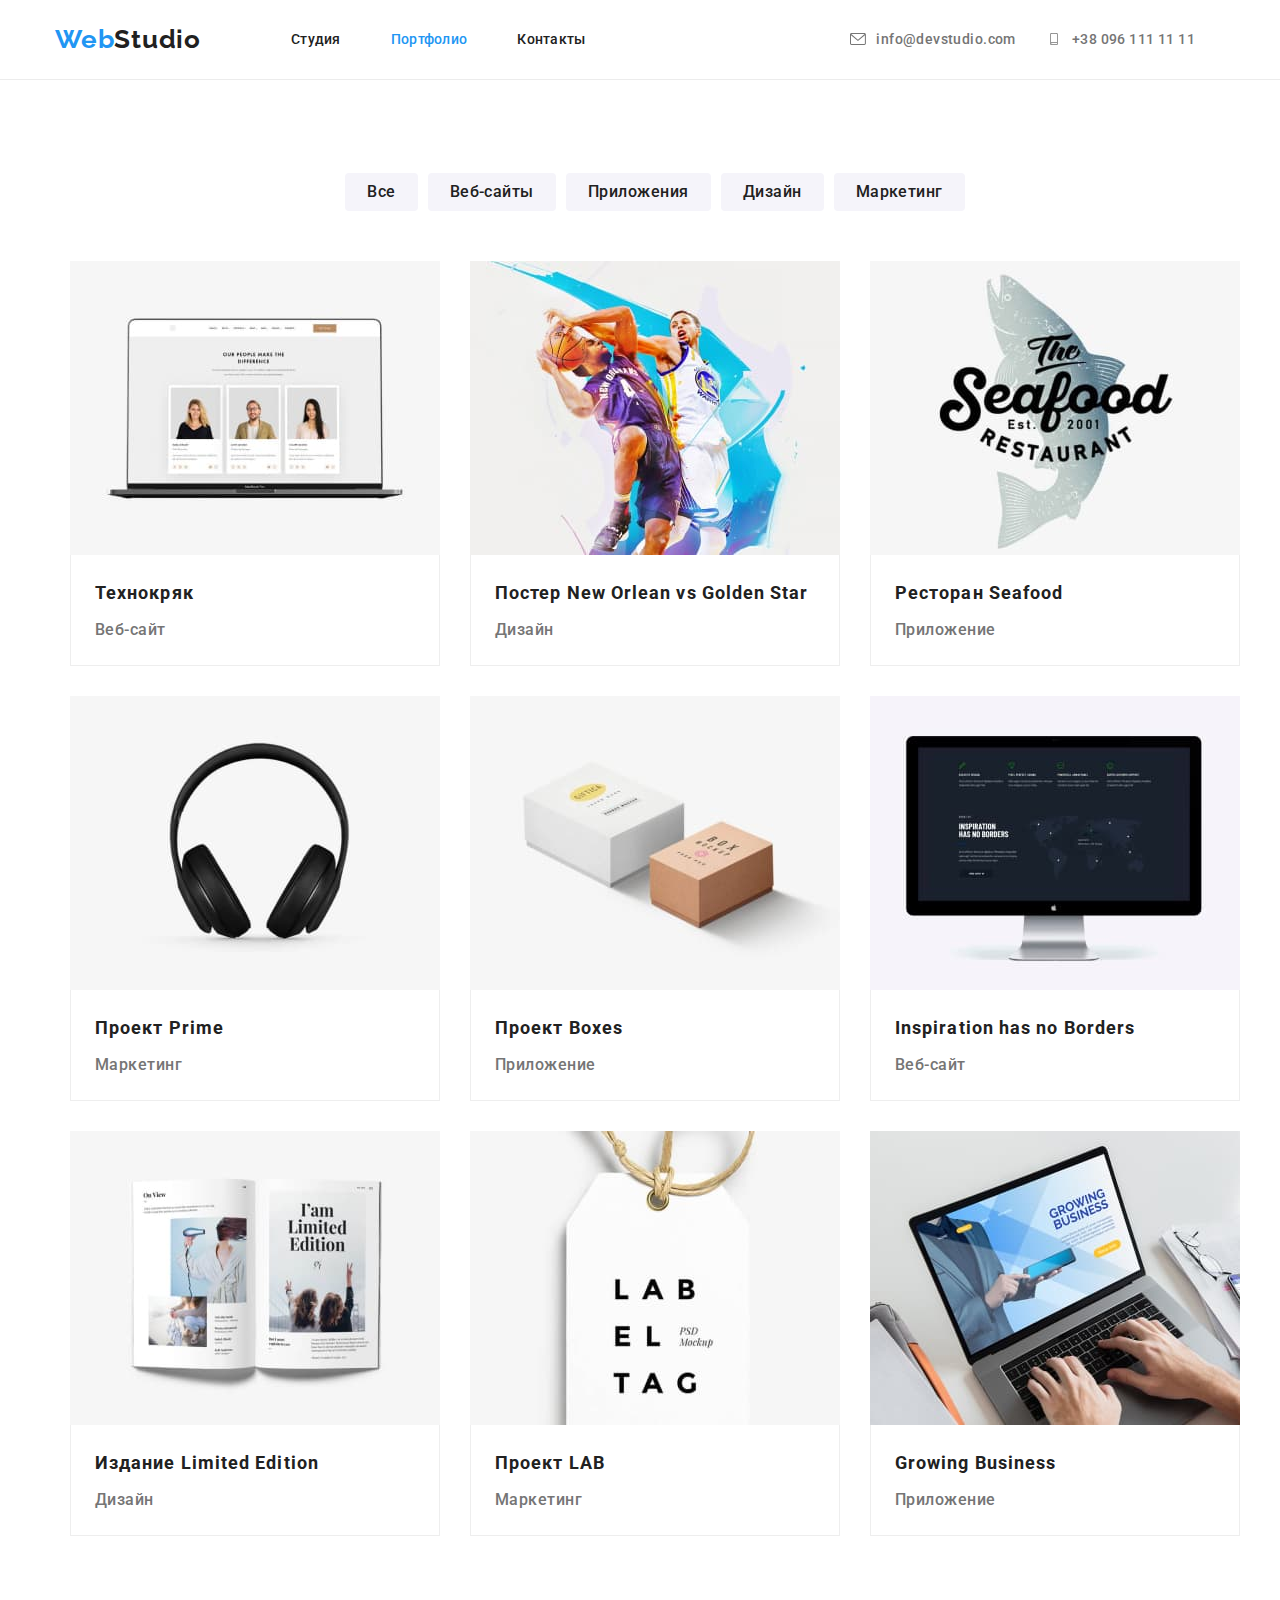
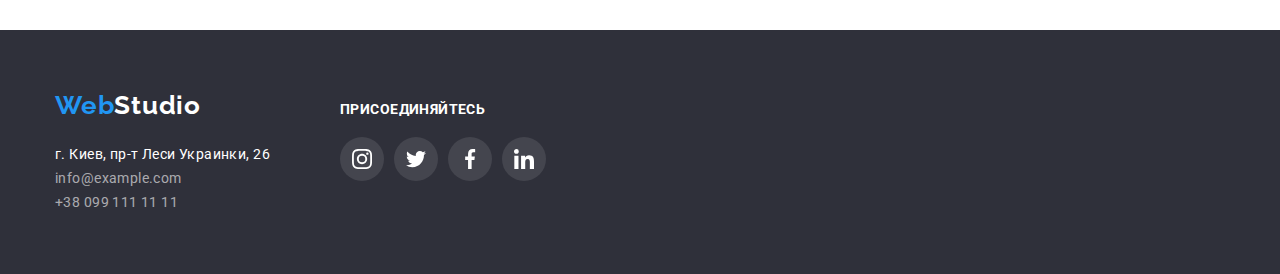
==== portfolio.html @ d0a4d400 "clone hw-04" ====
<!DOCTYPE html>
<html lang="ru">

<head>
    <meta charset="UTF-8">
    <meta http-equiv="X-UA-Compatible" content="IE=edge">
    <meta name="viewport" content="width=device-width, initial-scale=1.0">
    <title>WebStudio Gallery</title>
    <link rel="stylesheet" href="https://cdnjs.cloudflare.com/ajax/libs/modern-normalize/1.0.0/modern-normalize.min.css"/>
    <link
        href="https://fonts.googleapis.com/css2?family=Raleway:wght@700&family=Roboto:wght@400;500;700;900&display=swap"
        rel="stylesheet">
    <link rel="stylesheet" href="./css/styles.css">
</head>

<body>

    <!--хедер-->
    <header class="header">
        <div class="container">
            <nav class="navmenu">
                <a class="logo" lang="en" href="index.html"><span>Web</span>Studio</a>
                <ul class="list">
                    <li class="point"><a class="link" href="index.html">Студия</a></li>
                    <li class="point"><a class="link current" href="./portfolio.html">Портфолио</a></li>
                    <li class="point"><a class="link" href="">Контакты</a></li>
                </ul>
            </nav>
            <ul class="list contact">
                <li class="point">
                    <a class="icon link" lang="en" href="mailto:info@devstudio.com" target="_blank"
                        rel="noopener norefferal">
                        <svg class="icon-mail" width="16" height="12">
                            <use href="./images/sprite.svg#mail"></use>
                        </svg>info@devstudio.com</a>
                </li>
                <li class="point">
                    <a class="icon link" href="tel:+380961111111" target="_blank" rel="noopener norefferal">
                        <svg class="icon-phone" width="16" height="12">
                            <use href="./images/sprite.svg#phone"></use>
                        </svg>+38 096 111 11 11</a>
                </li>
            </ul>
        </div>
    </header>



    <!--уникальный контент-->
    <main>
        <section class="container">
            <div class="box container portfolio">
                <h1 class="visually-hidden">Портфолио</h1>
                <ul class="list filtrs">
                    <li class="point"><button class="link current" type="button">Все</button></li>
                    <li class="point"><button class="link" type="button">Веб-сайты</button></li>
                    <li class="point"><button class="link" type="button">Приложения</button></li>
                    <li class="point"><button class="link" type="button">Дизайн</button></li>
                    <li class="point"><button class="link" type="button">Маркетинг</button></li>
                </ul>
                <ul class="list portfolio">
                    <li class="point">
                            <a class="link" href="#">
                            <img class="image" src="./images/portfolio/technokryac.jpeg" alt="Технокряк" width=370>
                            <div class="caption">
                                <h2 class="title">Технокряк</h2>
                                <p class="text">Веб-сайт</p>
                            </div>
                            </a>
                    </li>
                    <li class="point">
                            <a class="link" href="#" target="_blank" rel="noopener norefferal">
                            <img class="image" src="./images/portfolio/new-orlean.jpeg" alt="Новый Орлен постер" width=370>
                            <div class="caption">
                                <h2 class="title">Постер <span lang="en">New Orlean vs Golden Star</span></h2>
                                <p class="text">Дизайн</p>
                            </div>
                            </a>
                    </li>
                    <li class="point">
                            <a class="link" href="#" target="_blank" rel="noopener norefferal">
                            <img class="image" src="./images/portfolio/seafood.jpeg" alt="Морская еда" width=370>
                            <div class="caption">
                                <h2 class="title">Ресторан <span lang="en">Seafood</span></h2>
                                <p class="text">Приложение</p>
                            </div>
                            </a>
                    </li>
                    <li class="point">
                            <a class="link" href="#" target="_blank" rel="noopener norefferal">
                            <img class="image" src="./images/portfolio/prime.jpeg" alt="Первый" width=370>
                            <div class="caption">
                                <h2 class="title">Проект <span lang="en">Prime</span></h2>
                                <p class="text">Маркетинг</p>
                            </div>
                            </a>
                    </li>
                    <li class="point">
                            <a class="link" href="#" target="_blank" rel="noopener norefferal">
                            <img class="image" src="./images/portfolio/boxes.jpeg" alt="Коробки" width=370>
                            <div class="caption">
                                <h2 class="title">Проект <span lang="en">Boxes</span></h2>
                                <p class="text">Приложение</p>
                            </div>
                            </a>
                    </li>
                    <li class="point">
                            <a class="link" href="#" target="_blank" rel="noopener norefferal">
                            <img class="image" src="./images/portfolio/no-borders.jpeg" alt="Вдохновение не имеет границ" width=370>
                            <div class="caption">
                                <h2 class="title"><span lang="en">Inspiration has no Borders</span></h2>
                                <p class="text">Веб-сайт</p>
                            </div>
                            </a>
                    </li>
                    <li class="point">
                            <a class="link" href="#" target="_blank" rel="noopener norefferal">
                            <img class="image" src="./images/portfolio/lmt-edition.jpeg" alt="Ограниченный выпуск" width=370>
                            <div class="caption">
                                <h2 class="title">Издание <span lang="en">Limited Edition</span></h2>
                                <p class="text">Дизайн</p>
                            </div>
                            </a>
                    </li>
                    <li class="point">
                            <a class="link" href="" target="_blank" rel="noopener norefferal">
                            <img class="image" src="./images/portfolio/lab.jpeg" alt="ЛАБ" width=370>
                            <div class="caption">
                                <h2 class="title">Проект <span lang="en">LAB</span></h2>
                                <p class="text">Маркетинг</p>
                            </div>
                        </a></li>
                    <li class="point">
                            <a class="link" href="" target="_blank" rel="noopener norefferal">
                            <img class="image" src="./images/portfolio/grow-bus.jpeg" alt="Рост бизнеса" width=370>
                            <div class="caption">
                                <h2 class="title"><span lang="en">Growing Business</span></h2>
                                <p class="text">Приложение</p>
                            </div>
                        </a>
                    </li>
                </ul>
            </div>
        </section>
    </main>


<!-- Подвал -->
<footer class="footer">
    <div class="container">
        <div>
            <a class="logo" lang="en" href="/"><span>Web</span>Studio</a>
            <address class="contacts">
                <ul class="list">
                    <li><a class="street" href="https://goo.gl/maps/Ta9KP2Tuc9y4ZhMA9" target="_blank"
                            rel="noopener noreferrer">г. Киев, пр-т Леси Украинки, 26</a></li>
                    <li><a class="link" href="mailto:info@example.com" target="_blank"
                            rel="noopener noreferrer">info@example.com</a></li>
                    <li><a class="link" href="tel:+380991111111" target="_blank" rel="noopener noreferrer">+38 099 111
                            11 11</a></li>
                </ul>
        </div>
        <div class="subscribe">
            <p class="title-subscribe">присоединяйтесь</p>
            <ul class="list social-links">
                <li class="point">
                    <a class="icon-link" href="https://www.instagram.com/" target="_blank" rel="noopener norefferel"
                        aria-label="инстаграм">
                        <svg class="icon" width="20" height="20">
                            <use href="./images/sprite.svg#instagram"></use>
                        </svg>
                    </a>
                </li>
                <li class="point">
                    <a class="icon-link" href="https://www.twitter.com/" target="_blank" rel="noopener norefferel"
                        aria-label="твитер">
                        <svg class="icon" width="20" height="20">
                            <use href="./images/sprite.svg#twitter"></use>
                        </svg>
                    </a>
                </li>
                <li class="point">
                    <a class="icon-link" href="https://www.facebook.com/" target="_blank" rel="noopener norefferel"
                        aria-label="фейсбук">
                        <svg class="icon" width="20" height="20">
                            <use href="./images/sprite.svg#facebook"></use>
                        </svg>
                    </a>
                </li>
                <li class="point">
                    <a class="icon-link" href="https://www.linkedin.com/" target="_blank" rel="noopener norefferel"
                        aria-label="линкедин">
                        <svg class="icon" width="20" height="20">
                            <use href="./images/sprite.svg#linkedin"></use>
                        </svg>
                    </a>
                </li>
            </ul>
        </div>

        </address>
    </div>
</footer>

</body>
---- css/styles.css ----
:root {
  --brand-color: #2196f3;
  --brand-color-secondary: #2f303a;
  --brand-color-third: #212121;
  --text-color: #757575;
  --brand-white: #ffffff;
}
/* общие стили */
body {
  font-family: "Roboto", sans-serif;
  font-style: normal;
  font-weight: 400;
  font-size: 14px;
  line-height: 1.7;
  letter-spacing: 0.03em;
  color: var(--text-color);
  background-color: var(--brand-white);
}

/* Главная страница */
/* удаляю подчеркивания в тексте/ссылках */
.link,
.street,
.logo,
address {
  text-decoration: none;
  color: inherit;
  font-family: inherit;
  font-style: inherit;

  margin: 0;
  padding: 0;
}
.list {
  list-style: none;
  padding: 0;
  margin: 0;
}
img {
  display: block;
}

ul,
h1,
h2,
h3,
h4,
h5,
h6,
p {
  padding: 0;
  margin: 0;
}
button {
  cursor: pointer;
}

.link {
  display: block;
}
.visually-hidden {
  width: 1px;
  height: 1px;

  margin: -1px;
  border: 0;

  white-space: nowrap;
  clip-path: inset(100%);
}

/* хэдэр */
.header {
  border-bottom: 1px solid #ececec;
}
.header > .container {
  display: flex;
  justify-content: center;
}
/* оформление логотипа  */

.logo {
  padding-top: 24px;
  padding-bottom: 24px;

  font-family: Raleway;

  font-weight: bold;
  font-size: 26px;
  line-height: 1.19;
  letter-spacing: 0.03em;

  color: var(--brand-color-third);
}
.logo span {
  color: var(--brand-color);
}

/* оформление меню хедера */
.navmenu {
  display: flex;
}
.header .list {
  display: flex;
  align-items: center;
}
.point {
  font-weight: 500;
}
.navmenu .list {
  margin-left: 90px;
}
.header .point {
  margin-right: 50px;
}
.header .point:last-child {
  margin-right: 0;
}
.navmenu .link {
  display: block;

  padding-top: 30px;
  padding-bottom: 30px;

  font-weight: 500;
  font-size: 14px;
  line-height: 16px;
  letter-spacing: 0.02em;
  color: var(--brand-color-third);
}
.list.contact {
  margin-left: auto;
}
.list.contact .point {
  display: flex;
  align-items: center;

  margin-right: 30px;
}
.icon-mail,
.icon-phone {
  margin-right: 10px;
  fill: #757575;
}
/* .icon-mail:hover,
.icon-mail:focus,
.icon-phone:hover,
.icon-phone:focus {
  fill: currentColor;
} */
.header .icon.link:hover svg {
  fill: var(--brand-color);
}
.header .icon.link:focus svg {
  fill: var(--brand-color);
}
.header .link:active,
.header .link:focus,
.header .link:hover,
.street:hover,
.street:focus {
  color: var(--brand-color);
}
.header .icon.link {
  display: flex;
  align-items: center;
}
.link.current {
  color: var(--brand-color);
}

/* container  */
.container {
  width: 1200px;

  margin: auto;
  padding-left: 15px;
  padding-right: 15px;
}

/* Оформление Баннера  */
.banner {
  padding-top: 200px;
  padding-bottom: 200px;

  margin-left: auto;
  margin-right: auto;

  max-width: 1600px;
  min-height: 600px;

  background-image: linear-gradient(
      to right,
      rgba(47, 48, 58, 0.4),
      rgba(47, 48, 58, 0.4)
    ),
    url("../images/backgrounds/hero.jpeg");
  background-repeat: no-repeat;
  background-size: cover;
  background-position: center;
}
/* заголовок баннера  */
.banner .title {
  margin: auto;

  text-align: center;

  width: 696px;

  font-weight: 900;
  font-size: 44px;
  line-height: 1.36;

  letter-spacing: 0.06em;
  text-transform: uppercase;
  color: var(--brand-white);
}
/* кнопка заказать на баннере  */
.banner .order {
  display: block;

  margin: 30px auto 0;
  padding: 10px 32px;

  font-family: inherit;
  font-weight: bold;
  font-size: 16px;
  line-height: 1.875;

  letter-spacing: 0.06em;
  color: var(--brand-white);

  background-color: var(--brand-color);
  box-shadow: 0px 4px 4px rgba(0, 0, 0, 0.15);
  border-radius: 4px;
  border: transparent;
}

/* общее оформление секций  */
.section {
  padding-top: 94px;
  padding-bottom: 94px;
}
.section .list {
  display: flex;
}
.section .point {
  margin-right: 30px;
}
.section .point:last-child {
  margin-right: 0;
}

/* Главный заголовок секций */
.section .title {
  margin-bottom: 50px;

  text-align: center;

  font-weight: bold;
  font-size: 36px;
  line-height: 1.12;
  letter-spacing: 0.03em;
  color: var(--brand-color-third);
}

/* секция Особенности  */

/* заголовки  */
.features .point {
  width: 270px;
}
.icon-point {
  display: flex;
  align-items: center;
  justify-content: center;

  margin-bottom: 30px;
  min-height: 120px;

  background-color: #f5f4fa;
}
.icon-point .icon {
  display: flex;
}
.section .title.h3 {
  margin-bottom: 10px;

  text-align: left;

  font-weight: bold;
  font-size: 14px;
  line-height: 1.14;
  letter-spacing: 0.03em;
  text-transform: uppercase;
  color: var(--brand-color-third);
}

/* секция Чем мы занимаемся  */
.section.wedoing {
  padding-top: 0;
}

/* секция Наша Команда  */

.section.team {
  background-color: #f5f4fa;
}
.section.team .point {
  background-color: var(--brand-white);

  box-shadow: 0px 1px 3px rgba(0, 0, 0, 0.12), 0px 1px 1px rgba(0, 0, 0, 0.14),
    0px 2px 1px rgba(0, 0, 0, 0.2);
  border-radius: 0px 0px 4px 4px;
}
.section.team .box {
  padding-top: 30px;
  padding-bottom: 30px;
}
.team-title {
  text-align: center;

  font-weight: 500;
  font-size: 16px;
  line-height: 1.19;
  letter-spacing: 0.03em;
  color: var(--brand-color-third);
}
.section.team .text {
  margin-top: 10px;
  text-align: center;

  font-size: 16px;
  line-height: 1.19;
  letter-spacing: 0.03em;

  color: #757575;
}
.team .box {
  padding-left: 32px;
  padding-right: 32px;
}
.list.social-links-team {
  margin-top: 16px;
}
.list.social-links-team .item:not(:first-child) {
  margin-left: 10px;
}
.icon-link {
  display: flex;
  justify-content: center;
  align-items: center;

  width: 44px;
  height: 44px;

  border-radius: 50%;
}
.icon-link:hover,
.icon-link:focus {
  background-color: var(--brand-color);
}
.icon {
  fill: #afb1b8;
}
.icon:focus,
.icon:hover {
  fill: var(--brand-white);
}
.icon-link:hover svg {
  fill: var(--brand-white);
}
.icon-link:focus svg {
  fill: var(--brand-white);
}
/* секция Наши Клиенты  */

.clients-list {
  display: flex;
  justify-content: center;
  justify-content: space-around;

  width: 1170px;
  /* row-gap: 30px; */
}
/* .clients .item:not(:last-child) {
  margin-right: 30px;
} */

.clients-link {
  display: flex;
  justify-content: center;
  align-items: center;

  height: 92px;
  width: 170px;

  border: 1px solid #afb1b8;
  border-radius: 4px;

  color: #afb1b8;
}
.clients-link:hover,
.clients-link:focus {
  border-color: var(--brand-color);
}
.clients-link:hover svg {
  fill: var(--brand-color);
}
.clients-link:focus svg {
  fill: var(--brand-color);
}

/* футер  */
.footer {
  background-color: var(--brand-color-secondary);

  padding-top: 60px;
  padding-bottom: 60px;
}
.footer .logo {
  color: var(--brand-white);

  padding: 0;
}
.footer .contacts {
  margin-top: 20px;
}
.footer .list {
  font-size: 14px;
  line-height: 1.72;

  letter-spacing: 0.03em;
  color: var(--brand-white);
}
.footer .link {
  color: rgba(255, 255, 255, 0.6);
}
.footer .link:hover,
.footer .link:active,
.footer .link:focus {
  color: var(--brand-color);
}

.footer .container {
  display: flex;
  align-items: baseline;
}
.subscribe {
  margin-left: 70px;
}
.title-subscribe {
  font-weight: bold;
  font-size: 14px;
  line-height: 1.1428;
  letter-spacing: 0.03em;
  text-transform: uppercase;

  color: var(--brand-white);
}
.social-links {
  display: flex;
  margin-top: 20px;
}
.social-links .point:not(:last-child) {
  margin-right: 10px;
}
.footer .icon {
  fill: var(--brand-white);
}
.footer .icon-link {
  background-color: rgba(255, 255, 255, 0.1);
}
.footer .icon-link:hover,
.footer .icon-link:focus {
  background-color: var(--brand-color);
}

/* Страница Портфолио  */
.container.portfolio {
  padding-top: 94px;
  padding-bottom: 94px;
}

/* Фильтра  */
.list.filtrs {
  display: flex;
  justify-content: center;

  margin-bottom: 50px;
}
.list.filtrs .point {
  margin-right: 10px;
}
.list.filtrs .point:last-child {
  margin-right: 0;
}

.list.filtrs .link {
  padding: 6px 22px;

  background: #f5f4fa;

  border-radius: 4px;
  border: transparent;

  font-weight: 500;
  font-size: 16px;
  line-height: 1.63;

  letter-spacing: 0.03em;
  color: var(--brand-color-third);
}

.filtrs .link:active,
.filtrs .link:focus,
.filtrs .link:hover {
  background-color: var(--brand-color);
  color: var(--brand-white);

  box-shadow: 0px 3px 1px rgba(0, 0, 0, 0.1), 0px 1px 2px rgba(0, 0, 0, 0.08),
    0px 2px 2px rgba(0, 0, 0, 0.12);
}

/* Портфолио список  */
.list.portfolio {
  display: flex;
  flex-wrap: wrap;
}

.list.portfolio .point {
  margin-right: 30px;
  margin-bottom: 30px;

  width: 370px;

  background-color: var(--brand-white);
}
.list.portfolio .link:hover,
.list.portfolio .link:focus {
  box-shadow: 0px 1px 1px rgba(0, 0, 0, 0.12), 0px 4px 4px rgba(0, 0, 0, 0.06),
    1px 4px 6px rgba(0, 0, 0, 0.16);
}

.list.portfolio .point:nth-last-child(3n + 1) {
  margin-right: 0;
}
.list.portfolio .point:nth-last-child(-n + 3) {
  margin-bottom: 0;
}

.portfolio .title {
  font-weight: bold;
  font-size: 18px;
  line-height: 2;

  letter-spacing: 0.06em;
  color: var(--brand-color-third);
}
.portfolio .text {
  margin-top: 4px;

  font-size: 16px;
  line-height: 1.87;

  letter-spacing: 0.03em;

  color: #757575;
}

.caption {
  padding-top: 20px;
  padding-left: 24px;
  padding-bottom: 20px;
  padding-right: 24px;

  border-left: 1px solid #eeeeee;
  border-right: 1px solid #eeeeee;
  border-bottom: 1px solid #eeeeee;
}
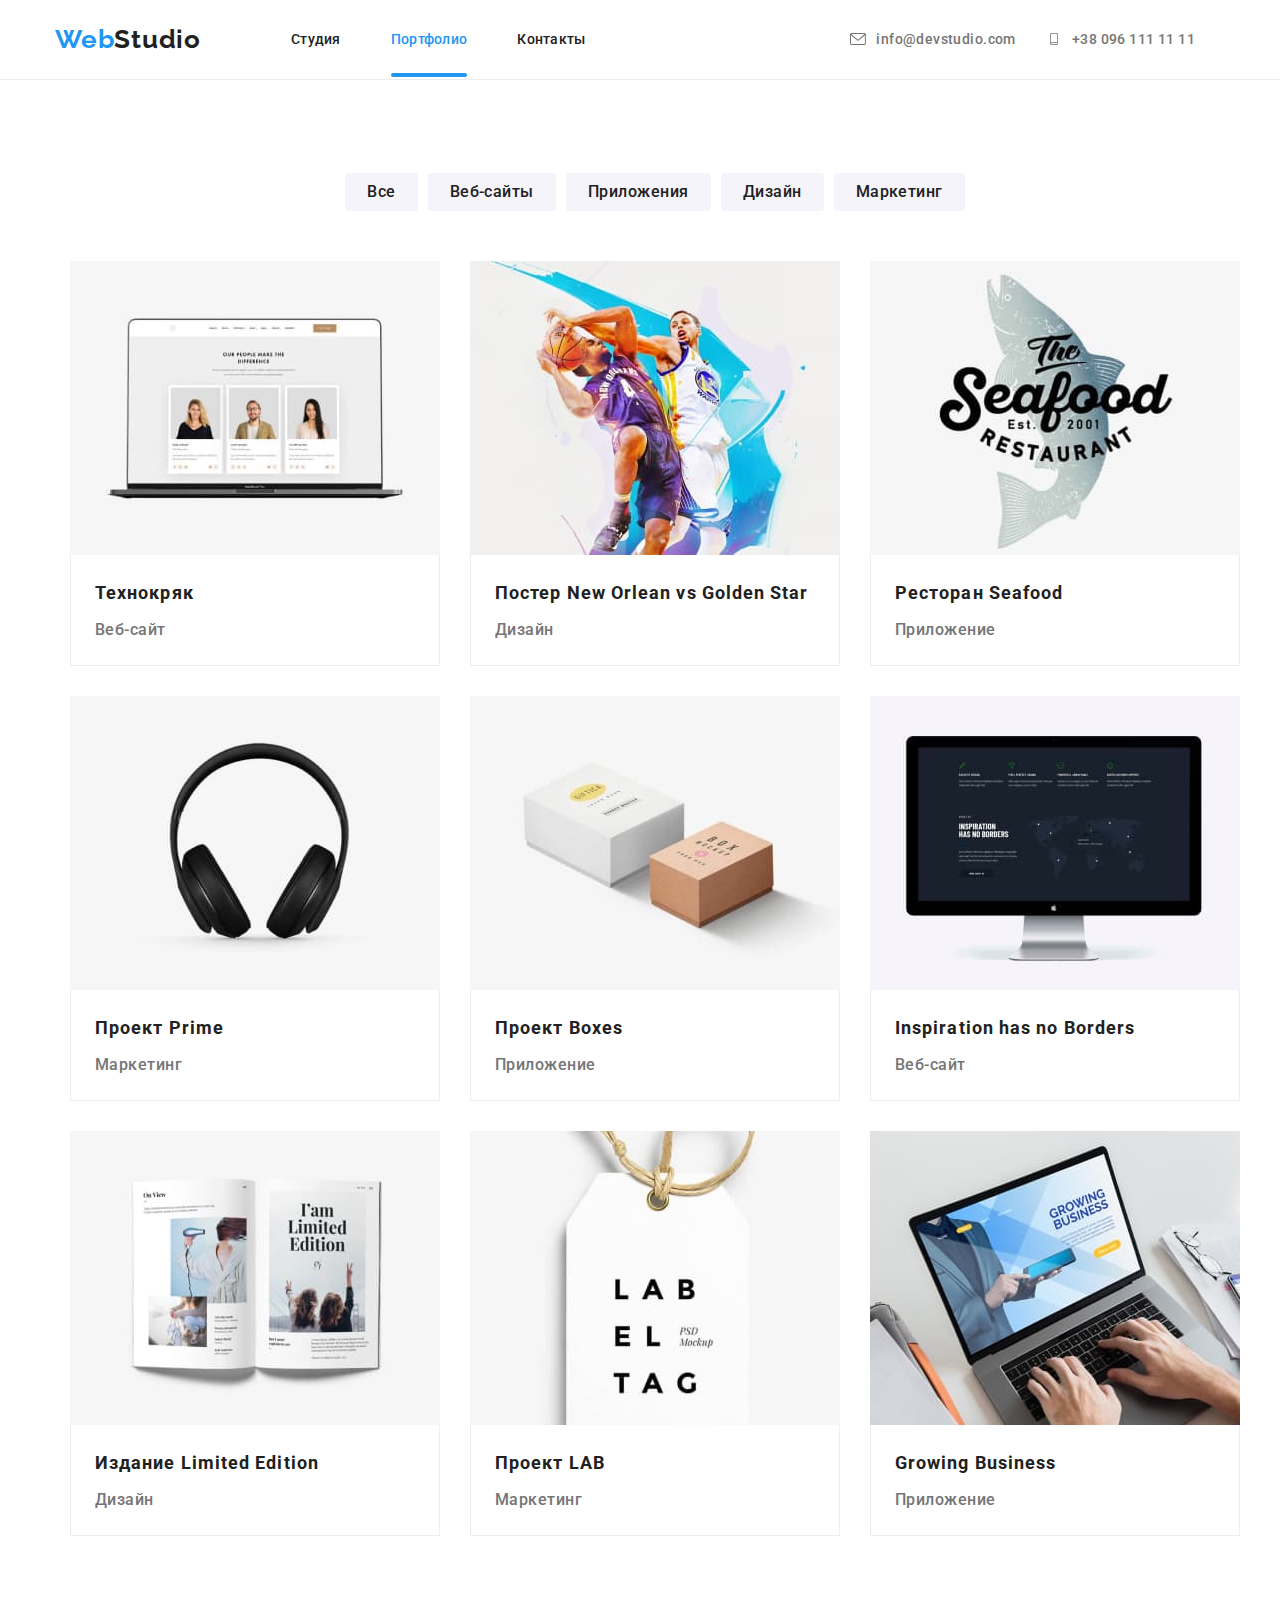
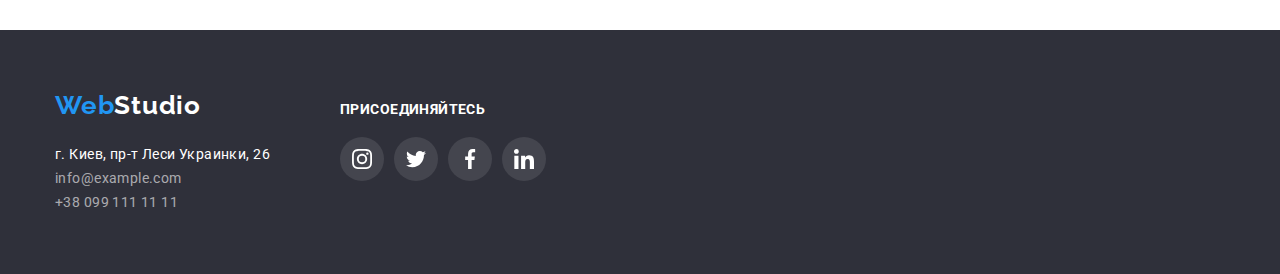
==== commit 99262f57: "finally hw-05" ====
--- a/portfolio.html
+++ b/portfolio.html
@@ -60,17 +60,27 @@
                 </ul>
                 <ul class="list portfolio">
                     <li class="point">
-                            <a class="link" href="#">
-                            <img class="image" src="./images/portfolio/technokryac.jpeg" alt="Технокряк" width=370>
-                            <div class="caption">
-                                <h2 class="title">Технокряк</h2>
-                                <p class="text">Веб-сайт</p>
-                            </div>
-                            </a>
-                    </li>
-                    <li class="point">
                             <a class="link" href="#" target="_blank" rel="noopener norefferal">
-                            <img class="image" src="./images/portfolio/new-orlean.jpeg" alt="Новый Орлен постер" width=370>
+                                <div class="img-overlay">
+                                    <img class="image" src="./images/portfolio/technokryac.jpeg" alt="Технокряк" width=370 height="294">                            
+                                    <div class="overlay">
+                                        <p class="text-overlay">Технокряк это современная площадка распространения коронавируса.Компании используют эту платформу для цифрового шпионажа и атак на защищённые сервера конкурентов.</p>
+                                    </div>
+                                </div>
+                                <div class="caption">
+                                    <h2 class="title">Технокряк</h2>
+                                    <p class="text">Веб-сайт</p>
+                                </div>
+                            </a>
+                    </li>
+                    <li class="point">
+                            <a class="link" href="#" target="_blank" rel="noopener norefferal">
+                            <div class="img-overlay">
+                                <img class="image" src="./images/portfolio/new-orlean.jpeg" alt="Новый Орлен постер" width=370 height="294">
+                                <div class="overlay">
+                                    <p class="text-overlay">Технокряк это современная площадка распространения коронавируса. Компании используют эту платформу для цифрового шпионажа и атак на защищённые сервера конкурентов.</p>
+                                </div>
+                            </div>
                             <div class="caption">
                                 <h2 class="title">Постер <span lang="en">New Orlean vs Golden Star</span></h2>
                                 <p class="text">Дизайн</p>
@@ -78,8 +88,13 @@
                             </a>
                     </li>
                     <li class="point">
-                            <a class="link" href="#" target="_blank" rel="noopener norefferal">
-                            <img class="image" src="./images/portfolio/seafood.jpeg" alt="Морская еда" width=370>
+                            <a class="link" href="#" target="_blank" rel="noopener norefferal">     
+                            <div class="img-overlay">
+                                <img class="image" src="./images/portfolio/seafood.jpeg" alt="Морская еда" width=370 height="294">
+                                <div class="overlay">
+                                    <p class="text-overlay">Технокряк это современная площадка распространения коронавируса. Компании используют эту платформу для цифрового шпионажа и атак на защищённые сервера конкурентов.</p>
+                                </div>
+                            </div>
                             <div class="caption">
                                 <h2 class="title">Ресторан <span lang="en">Seafood</span></h2>
                                 <p class="text">Приложение</p>
@@ -87,8 +102,13 @@
                             </a>
                     </li>
                     <li class="point">
-                            <a class="link" href="#" target="_blank" rel="noopener norefferal">
-                            <img class="image" src="./images/portfolio/prime.jpeg" alt="Первый" width=370>
+                            <a class="link" href="#" target="_blank" rel="noopener norefferal">     
+                            <div class="img-overlay">
+                                <img class="image" src="./images/portfolio/prime.jpeg" alt="Первый" width=370 height="294">
+                                <div class="overlay">
+                                    <p class="text-overlay">Технокряк это современная площадка распространения коронавируса. Компании используют эту платформу для цифрового шпионажа и атак на защищённые сервера конкурентов.</p>
+                                </div>
+                            </div>
                             <div class="caption">
                                 <h2 class="title">Проект <span lang="en">Prime</span></h2>
                                 <p class="text">Маркетинг</p>
@@ -96,8 +116,13 @@
                             </a>
                     </li>
                     <li class="point">
-                            <a class="link" href="#" target="_blank" rel="noopener norefferal">
-                            <img class="image" src="./images/portfolio/boxes.jpeg" alt="Коробки" width=370>
+                            <a class="link" href="#" target="_blank" rel="noopener norefferal"> 
+                            <div class="img-overlay">
+                                <img class="image" src="./images/portfolio/boxes.jpeg" alt="Коробки" width=370 height="294">
+                                <div class="overlay">
+                                    <p class="text-overlay">Технокряк это современная площадка распространения коронавируса. Компании используют эту платформу для цифрового шпионажа и атак на защищённые сервера конкурентов.</p>
+                                </div>
+                            </div>
                             <div class="caption">
                                 <h2 class="title">Проект <span lang="en">Boxes</span></h2>
                                 <p class="text">Приложение</p>
@@ -106,7 +131,12 @@
                     </li>
                     <li class="point">
                             <a class="link" href="#" target="_blank" rel="noopener norefferal">
-                            <img class="image" src="./images/portfolio/no-borders.jpeg" alt="Вдохновение не имеет границ" width=370>
+                            <div class="img-overlay">
+                                <img class="image" src="./images/portfolio/no-borders.jpeg" alt="Вдохновение не имеет границ" width=370 height="294">
+                                <div class="overlay">
+                                    <p class="text-overlay">Технокряк это современная площадка распространения коронавируса. Компании используют эту платформу для цифрового шпионажа и атак на защищённые сервера конкурентов.</p>
+                                </div>
+                            </div>    
                             <div class="caption">
                                 <h2 class="title"><span lang="en">Inspiration has no Borders</span></h2>
                                 <p class="text">Веб-сайт</p>
@@ -114,8 +144,13 @@
                             </a>
                     </li>
                     <li class="point">
-                            <a class="link" href="#" target="_blank" rel="noopener norefferal">
-                            <img class="image" src="./images/portfolio/lmt-edition.jpeg" alt="Ограниченный выпуск" width=370>
+                            <a class="link" href="#" target="_blank" rel="noopener norefferal">      
+                            <div class="img-overlay">
+                                <img class="image" src="./images/portfolio/lmt-edition.jpeg" alt="Ограниченный выпуск" width=370 height="294">
+                                <div class="overlay">
+                                    <p class="text-overlay">Технокряк это современная площадка распространения коронавируса. Компании используют эту платформу для цифрового шпионажа и атак на защищённые сервера конкурентов.</p>
+                                </div>
+                            </div>
                             <div class="caption">
                                 <h2 class="title">Издание <span lang="en">Limited Edition</span></h2>
                                 <p class="text">Дизайн</p>
@@ -123,16 +158,27 @@
                             </a>
                     </li>
                     <li class="point">
-                            <a class="link" href="" target="_blank" rel="noopener norefferal">
-                            <img class="image" src="./images/portfolio/lab.jpeg" alt="ЛАБ" width=370>
+                            <a class="link" href="" target="_blank" rel="noopener norefferal">  
+                            <div class="img-overlay">
+                                <img class="image" src="./images/portfolio/lab.jpeg" alt="ЛАБ" width=370 height="294">
+                                <div class="overlay">
+                                    <p class="text-overlay">Технокряк это современная площадка распространения коронавируса. Компании используют эту платформу для цифрового шпионажа и атак на защищённые сервера конкурентов.</p>
+                                </div>
+                            </div>
                             <div class="caption">
                                 <h2 class="title">Проект <span lang="en">LAB</span></h2>
                                 <p class="text">Маркетинг</p>
                             </div>
-                        </a></li>
-                    <li class="point">
-                            <a class="link" href="" target="_blank" rel="noopener norefferal">
-                            <img class="image" src="./images/portfolio/grow-bus.jpeg" alt="Рост бизнеса" width=370>
+                        </a>
+                    </li>
+                    <li class="point">
+                            <a class="link" href="" target="_blank" rel="noopener norefferal"> 
+                            <div class="img-overlay">
+                                <img class="image" src="./images/portfolio/grow-bus.jpeg" alt="Рост бизнеса" width=370 height="294">
+                                <div class="overlay">
+                                    <p class="text-overlay">Технокряк это современная площадка распространения коронавируса. Компании используют эту платформу для цифрового шпионажа и атак на защищённые сервера конкурентов.</p>
+                                </div>
+                            </div>    
                             <div class="caption">
                                 <h2 class="title"><span lang="en">Growing Business</span></h2>
                                 <p class="text">Приложение</p>
--- a/css/styles.css
+++ b/css/styles.css
@@ -117,6 +117,7 @@
   margin-right: 0;
 }
 .navmenu .link {
+  position: relative;
   display: block;
 
   padding-top: 30px;
@@ -150,9 +151,11 @@
 } */
 .header .icon.link:hover svg {
   fill: var(--brand-color);
+  transition: color 250ms cubic-bezier(0.4, 0, 0.2, 1);
 }
 .header .icon.link:focus svg {
   fill: var(--brand-color);
+  transition: color 250ms cubic-bezier(0.4, 0, 0.2, 1);
 }
 .header .link:active,
 .header .link:focus,
@@ -160,6 +163,7 @@
 .street:hover,
 .street:focus {
   color: var(--brand-color);
+  transition: color 250ms cubic-bezier(0.4, 0, 0.2, 1);
 }
 .header .icon.link {
   display: flex;
@@ -168,7 +172,18 @@
 .link.current {
   color: var(--brand-color);
 }
-
+.header .link.current::after {
+  content: "";
+  position: absolute;
+  bottom: 0;
+  display: block;
+
+  width: 100%;
+  height: 4px;
+
+  background-color: var(--brand-color);
+  border-radius: 2px;
+}
 /* container  */
 .container {
   width: 1200px;
@@ -231,9 +246,13 @@
   color: var(--brand-white);
 
   background-color: var(--brand-color);
-  box-shadow: 0px 4px 4px rgba(0, 0, 0, 0.15);
+  /* box-shadow: 0px 4px 4px rgba(0, 0, 0, 0.15); */
   border-radius: 4px;
   border: transparent;
+}
+.banner .order:hover,
+.banner .order:focus {
+  transition: box-shadow 250ms cubic-bezier(0.4, 0, 0.2, 1);
 }
 
 /* общее оформление секций  */
@@ -300,7 +319,26 @@
 .section.wedoing {
   padding-top: 0;
 }
-
+.wedoing .point {
+  position: relative;
+}
+.thumb {
+  position: absolute;
+  bottom: 0;
+
+  width: 100%;
+  padding: 27px;
+  background: rgba(47, 48, 58, 0.8);
+}
+.text-image {
+  font-size: 14px;
+  line-height: 1.1428;
+  text-align: center;
+  letter-spacing: 0.03em;
+  text-transform: uppercase;
+
+  color: #ffffff;
+}
 /* секция Наша Команда  */
 
 .section.team {
@@ -309,10 +347,16 @@
 .section.team .point {
   background-color: var(--brand-white);
 
+  border-radius: 0px 0px 4px 4px;
   box-shadow: 0px 1px 3px rgba(0, 0, 0, 0.12), 0px 1px 1px rgba(0, 0, 0, 0.14),
     0px 2px 1px rgba(0, 0, 0, 0.2);
-  border-radius: 0px 0px 4px 4px;
-}
+}
+/* .section.team .point:hover,
+.section.team .point:focus {
+  box-shadow: 0px 1px 3px rgba(0, 0, 0, 0.12), 0px 1px 1px rgba(0, 0, 0, 0.14),
+    0px 2px 1px rgba(0, 0, 0, 0.2);
+  transition: box-shadow 250ms cubic-bezier(0.4, 0, 0.2, 1);
+} */
 .section.team .box {
   padding-top: 30px;
   padding-bottom: 30px;
@@ -359,6 +403,7 @@
 .icon-link:hover,
 .icon-link:focus {
   background-color: var(--brand-color);
+  transition: background-color 250ms cubic-bezier(0.4, 0, 0.2, 1);
 }
 .icon {
   fill: #afb1b8;
@@ -366,12 +411,15 @@
 .icon:focus,
 .icon:hover {
   fill: var(--brand-white);
+  transition: fill 250ms cubic-bezier(0.4, 0, 0.2, 1);
 }
 .icon-link:hover svg {
   fill: var(--brand-white);
+  transition: fill 250ms cubic-bezier(0.4, 0, 0.2, 1);
 }
 .icon-link:focus svg {
   fill: var(--brand-white);
+  transition: fill 250ms cubic-bezier(0.4, 0, 0.2, 1);
 }
 /* секция Наши Клиенты  */
 
@@ -403,12 +451,15 @@
 .clients-link:hover,
 .clients-link:focus {
   border-color: var(--brand-color);
+  transition: border-color 250ms cubic-bezier(0.4, 0, 0.2, 1);
 }
 .clients-link:hover svg {
   fill: var(--brand-color);
+  transition: fill 250ms cubic-bezier(0.4, 0, 0.2, 1);
 }
 .clients-link:focus svg {
   fill: var(--brand-color);
+  transition: fill 250ms cubic-bezier(0.4, 0, 0.2, 1);
 }
 
 /* футер  */
@@ -440,6 +491,7 @@
 .footer .link:active,
 .footer .link:focus {
   color: var(--brand-color);
+  transition: color 250ms cubic-bezier(0.4, 0, 0.2, 1);
 }
 
 .footer .container {
@@ -474,6 +526,7 @@
 .footer .icon-link:hover,
 .footer .icon-link:focus {
   background-color: var(--brand-color);
+  transition: background-color 250ms cubic-bezier(0.4, 0, 0.2, 1);
 }
 
 /* Страница Портфолио  */
@@ -520,6 +573,9 @@
 
   box-shadow: 0px 3px 1px rgba(0, 0, 0, 0.1), 0px 1px 2px rgba(0, 0, 0, 0.08),
     0px 2px 2px rgba(0, 0, 0, 0.12);
+  transition: background-color 250ms cubic-bezier(0.4, 0, 0.2, 1),
+    box-shadow 250ms cubic-bezier(0.4, 0, 0.2, 1),
+    color 250ms cubic-bezier(0.4, 0, 0.2, 1);
 }
 
 /* Портфолио список  */
@@ -536,10 +592,50 @@
 
   background-color: var(--brand-white);
 }
-.list.portfolio .link:hover,
-.list.portfolio .link:focus {
+
+.img-overlay {
+  position: relative;
+  overflow: hidden;
+  width: 370px;
+  height: 294px;
+}
+.overlay {
+  position: absolute;
+
+  top: 0;
+  left: 0;
+  transform: translateY(100%);
+  transition: transform 250ms cubic-bezier(0.4, 0, 0.2, 1);
+  padding: 63px 24px;
+
+  width: 100%;
+  height: 100%;
+
+  background-color: rgba(33, 150, 243, 0.9);
+  opacity: 0;
+}
+.text-overlay {
+  font-weight: 400;
+  font-size: 18px;
+  line-height: 1.5555;
+
+  letter-spacing: 0.03em;
+
+  color: #ffffff;
+}
+
+.list.portfolio .point:hover,
+.list.portfolio .point:focus {
   box-shadow: 0px 1px 1px rgba(0, 0, 0, 0.12), 0px 4px 4px rgba(0, 0, 0, 0.06),
     1px 4px 6px rgba(0, 0, 0, 0.16);
+  transition: box-shadow 250ms cubic-bezier(0.4, 0, 0.2, 1);
+}
+.portfolio .point:hover .overlay,
+.portfolio .point:focus .overlay {
+  transform: translateY(0%);
+  opacity: 1;
+  transition: transform 250ms cubic-bezier(0.4, 0, 0.2, 1),
+    opacity 250ms cubic-bezier(0.4, 0, 0.2, 1);
 }
 
 .list.portfolio .point:nth-last-child(3n + 1) {
@@ -578,3 +674,54 @@
   border-right: 1px solid #eeeeee;
   border-bottom: 1px solid #eeeeee;
 }
+
+/* Модальное окно */
+
+.backdrop {
+  position: fixed;
+  top: 0;
+  left: 0;
+
+  width: 100%;
+  height: 100%;
+  background-color: rgba(0, 0, 0, 0.2);
+
+  opacity: 1;
+  transition: opacity 250ms cubic-bezier(0.4, 0, 0.2, 1);
+}
+.backdrop.is-hidden {
+  opacity: 0;
+  pointer-events: none;
+}
+.backdrop.is-hidden .modal {
+  transform: translate(-50%, -50%) scale(0.9);
+}
+.modal {
+  position: absolute;
+  top: 50%;
+  left: 50%;
+  transform: translate(-50%, -50%) scale(1);
+
+  transition: transform 250ms cubic-bezier(0.4, 0, 0.2, 1);
+
+  width: 528px;
+  min-height: 581px;
+  padding: 8px;
+  background-color: var(--brand-white);
+}
+.backdrop .icon-button {
+  display: block;
+  margin-left: auto;
+
+  padding: 8px;
+  width: 30px;
+  height: 30px;
+
+  background-color: white;
+  border: 1px solid rgba(0, 0, 0, 0.1);
+  box-sizing: border-box;
+  border-radius: 50%;
+}
+/* .backdrop .icon {
+  fill: #000000;
+} */
